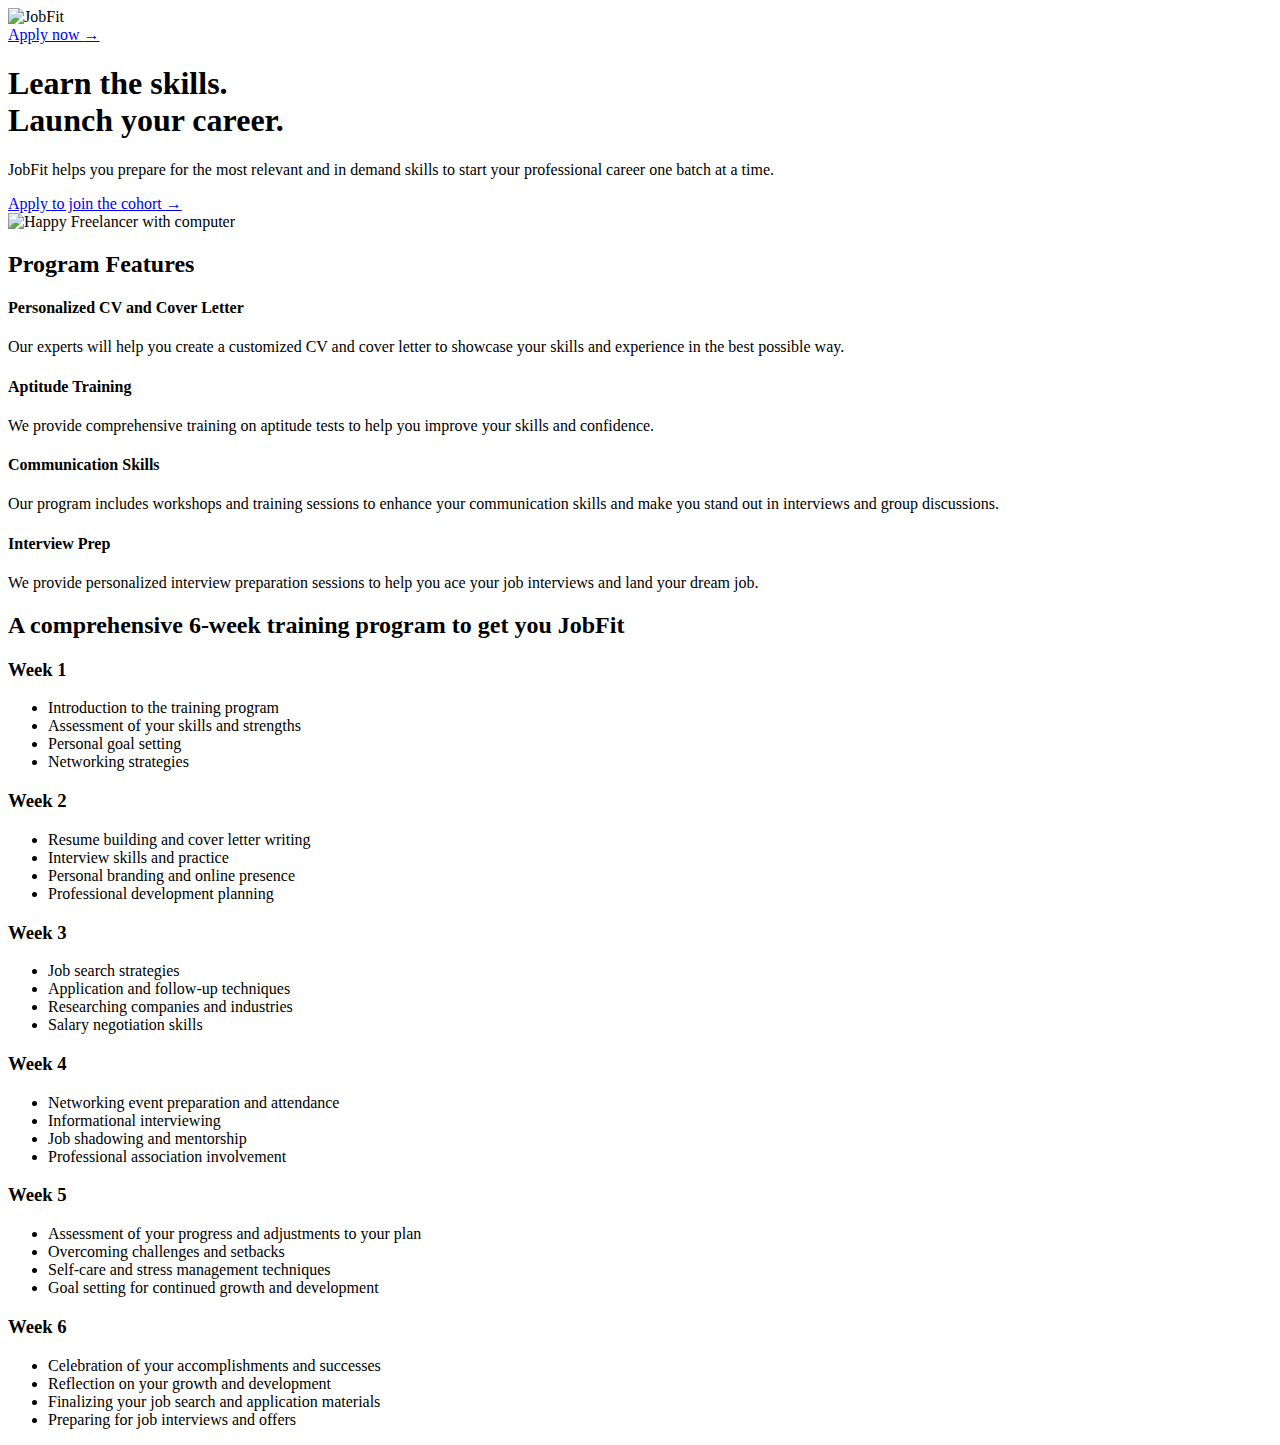
==== jobfit_home.html @ 9331fa90 "Update jobfit_home.html" ====
<!DOCTYPE html>
<html lang="en">
<head>
    <meta charset="UTF-8">
    <meta name="viewport" content="width=device-width, initial-scale=1.0">
    <title>JobFit</title>
    <link rel="stylesheet" href="jobfit_home.css">
    <link rel="preconnect" href="https://fonts.gstatic.com">
    <link href="https://fonts.googleapis.com/css2?family=Space+Grotesk:wght@300;400;500;600;700&display=swap" rel="stylesheet">
</head>
<body>
    <div class="container">
        <nav>
            <div class="logo">
                <img src="logo.png" alt="JobFit">
            </div>
            <div class="apply-now">
                <a href="jobfit_c1_apply.html" target="_blank" class="btn-apply-now">Apply now <span>&rarr;</span></a>
            </div>
        </nav>
        <header>
            <h1>Learn the skills.<br>Launch your career.</h1>

            <p>JobFit helps you prepare for the most relevant and in demand skills to start your professional career one batch at a time.</p>

            <div class="apply-now">
                <a href="jobfit_c1_apply.html" target="_blank" class="btn-apply-now">Apply to join the cohort <span>&rarr;</span></a>
            </div>
        </header>
    </div>


   <section class="program-section">
  <div class="container">
    <div class="program-wrapper">
      <div class="program-image">
        <img src="https://img.freepik.com/free-vector/happy-freelancer-with-computer-home-young-man-sitting-armchair-using-laptop-chatting-online-smiling-vector-illustration-distance-work-online-learning-freelance_74855-8401.jpg?w=1380&t=st=1681839731~exp=1681840331~hmac=eda86171670da2e48d2dc47a1d14dc905f0138e2b5b3939f4df256ffdb7c180e" alt="Happy Freelancer with computer">
      </div>
      <div class="program-info">
        <h2>Program Features</h2>
        <div class="feature-wrapper">
          <div class="feature">
            <h4>Personalized CV and Cover Letter</h4>
            <p>Our experts will help you create a customized CV and cover letter to showcase your skills and experience in the best possible way.</p>
          </div>
          <div class="feature">
            <h4>Aptitude Training</h4>
            <p>We provide comprehensive training on aptitude tests to help you improve your skills and confidence.</p>
          </div>
          <div class="feature">
            <h4>Communication Skills</h4>
            <p>Our program includes workshops and training sessions to enhance your communication skills and make you stand out in interviews and group discussions.</p>
          </div>
          <div class="feature">
            <h4>Interview Prep</h4>
            <p>We provide personalized interview preparation sessions to help you ace your job interviews and land your dream job.</p>
          </div>
        </div>
      </div>
    </div>
  </div>
</section>

<!--
<section class="jobfit-section">
  <div class="container">
    <h2>A comprehensive 6-week training program to get you JobFit</h2>
    <div class="timeline">
      <div class="timeline-item">
        <div class="timeline-content">
          <h3>Week 1</h3>
          <ul>
            <li>Introduction to the training program</li>
            <li>Assessment of your skills and strengths</li>
            <li>Personal goal setting</li>
            <li>Networking strategies</li>
          </ul>
        </div>
      </div>
      <div class="timeline-item">
        <div class="timeline-content">
          <h3>Week 2</h3>
          <ul>
            <li>Resume building and cover letter writing</li>
            <li>Interview skills and practice</li>
            <li>Personal branding and online presence</li>
            <li>Professional development planning</li>
          </ul>
        </div>
      </div>
      <div class="timeline-item">
        <div class="timeline-content">
          <h3>Week 3</h3>
          <ul>
            <li>Job search strategies</li>
            <li>Application and follow-up techniques</li>
            <li>Researching companies and industries</li>
            <li>Salary negotiation skills</li>
          </ul>
        </div>
      </div>
      <div class="timeline-item">
        <div class="timeline-content">
          <h3>Week 4</h3>
          <ul>
            <li>Networking event preparation and attendance</li>
            <li>Informational interviewing</li>
            <li>Job shadowing and mentorship</li>
            <li>Professional association involvement</li>
          </ul>
        </div>
      </div>
      <div class="timeline-item">
        <div class="timeline-content">
          <h3>Week 5</h3>
          <ul>
            <li>Assessment of your progress and adjustments to your plan</li>
            <li>Overcoming challenges and setbacks</li>
            <li>Self-care and stress management techniques</li>
            <li>Goal setting for continued growth and development</li>
          </ul>
        </div>
      </div>
      <div class="timeline-item">
        <div class="timeline-content">
          <h3>Week 6</h3>
          <ul>
            <li>Celebration of your accomplishments and successes</li>
            <li>Reflection on your growth and development</li>
            <li>Finalizing your job search and application materials</li>
            <li>Preparing for job interviews and offers</li>
          </ul>
        </div>
      </div>
    </div>
  </div>
</section>

-->


<section class="jobfit-section">
  <div class="container">
    <h2 class="jobfit-heading">A comprehensive 6-week training program to get you JobFit</h2>
    <div class="jobfit-timeline">
      <div class="jobfit-timeline-item">
        <h3>Week 1</h3>
        <ul>
          <li>Introduction to the training program</li>
          <li>Assessment of your skills and strengths</li>
          <li>Personal goal setting</li>
          <li>Networking strategies</li>
        </ul>
      </div>
      <div class="jobfit-timeline-item">
        <h3>Week 2</h3>
        <ul>
          <li>Resume building and cover letter writing</li>
          <li>Interview skills and practice</li>
          <li>Personal branding and online presence</li>
          <li>Professional development planning</li>
        </ul>
      </div>
      <div class="jobfit-timeline-item">
        <h3>Week 3</h3>
        <ul>
          <li>Job search strategies</li>
          <li>Application and follow-up techniques</li>
          <li>Researching companies and industries</li>
          <li>Salary negotiation skills</li>
        </ul>
      </div>
      <div class="jobfit-timeline-item">
        <h3>Week 4</h3>
        <ul>
          <li>Networking event preparation and attendance</li>
          <li>Informational interviewing</li>
          <li>Job shadowing and mentorship</li>
          <li>Professional association involvement</li>
        </ul>
      </div>
      <div class="jobfit-timeline-item">
        <h3>Week 5</h3>
        <ul>
          <li>Assessment of your progress and adjustments to your plan</li>
          <li>Overcoming challenges and setbacks</li>
          <li>Self-care and stress management techniques</li>
          <li>Goal setting for continued growth and development</li>
        </ul>
      </div>
      <div class="jobfit-timeline-item">
        <h3>Week 6</h3>
        <ul>
          <li>Celebration of your accomplishments and successes</li>
          <li>Reflection on your growth and development</li>
          <li>Finalizing your job search and application materials</li>
          <li>Preparing for job interviews and offers</li>
        </ul>
      </div>
</body>
</html>
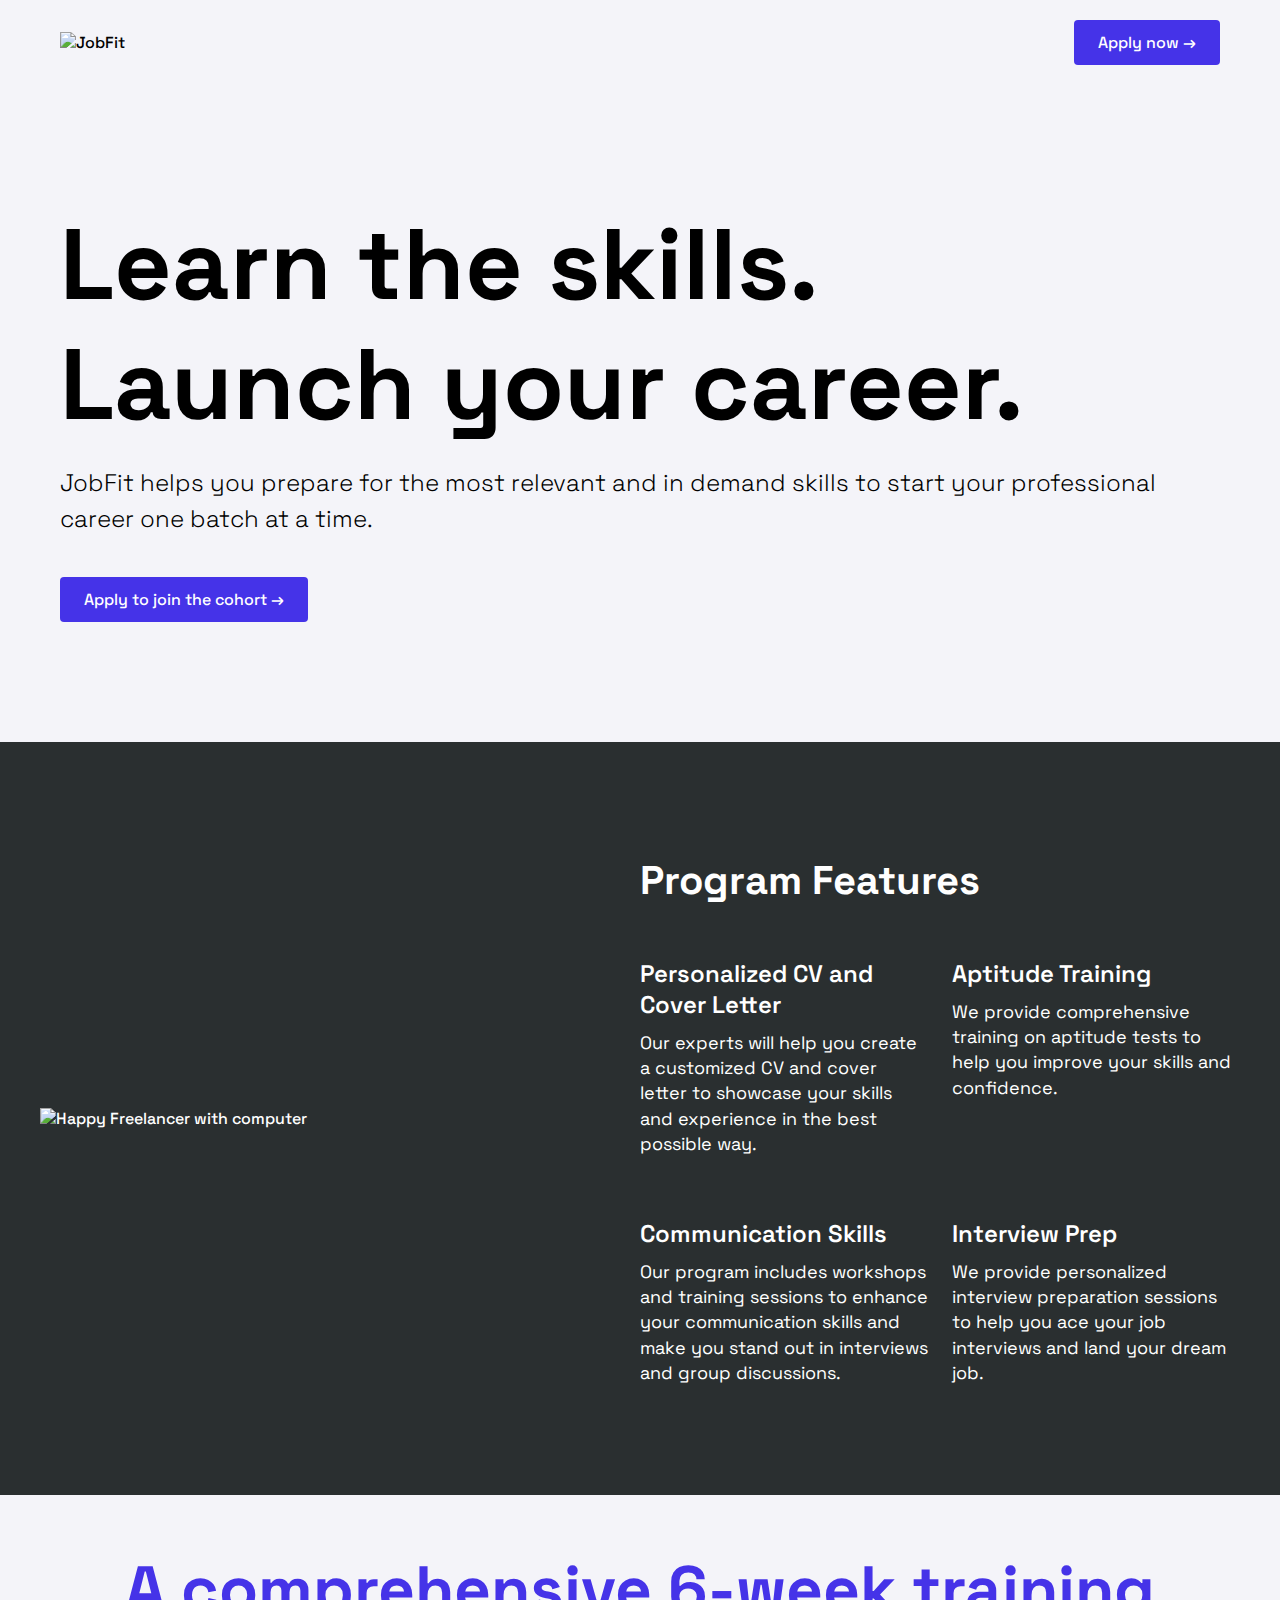
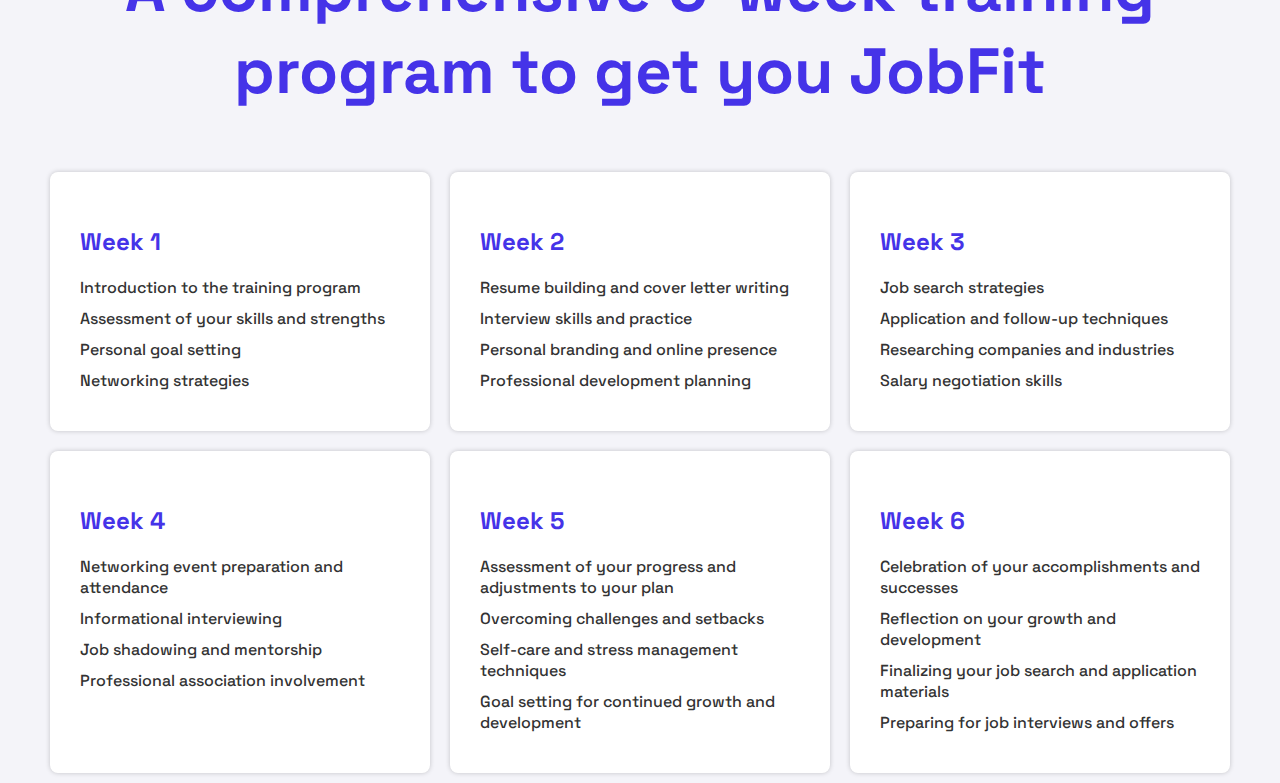
==== commit 8cf9eb76: "Update jobfit_home.html" ====
--- a/jobfit_home.html
+++ b/jobfit_home.html
@@ -12,7 +12,7 @@
     <div class="container">
         <nav>
             <div class="logo">
-                <img src="logo.png" alt="JobFit">
+                <img src="https://iili.io/HU2XEVR.png" alt="JobFit">
             </div>
             <div class="apply-now">
                 <a href="jobfit_c1_apply.html" target="_blank" class="btn-apply-now">Apply now <span>&rarr;</span></a>
@@ -134,7 +134,7 @@
       </div>
     </div>
   </div>
-</section>
+</section> #just a comment
 
 -->
 
@@ -197,5 +197,25 @@
           <li>Preparing for job interviews and offers</li>
         </ul>
       </div>
+
+        <script>
+(function(w, d) {
+  const id = "chatbot_03qmeuu";
+  if (d.getElementById(id)) return;
+  
+  const host = "https://v0-chatbot-app-requirements.vercel.app";
+  const scriptEl = d.createElement("script");
+  scriptEl.id = id;
+  scriptEl.async = true;
+  scriptEl.src = host + "/api/widget.js";
+  scriptEl.dataset.color = "#3b82f6";
+  scriptEl.dataset.position = "right";
+  scriptEl.dataset.host = host;
+  scriptEl.dataset.title = "Support Chat";
+  scriptEl.dataset.subtitle = "How can we help you today?";
+  
+  d.body.appendChild(scriptEl);
+})(window, document);
+</script>
 </body>
 </html>
--- a/jobfit_home.css
+++ b/jobfit_home.css
@@ -0,0 +1,222 @@
+body {
+    margin: 0;
+    padding: 0;
+    font-family: 'Space Grotesk', sans-serif;
+    font-weight: 500;
+    background-color: #f4f4f9;
+}
+
+.container {
+    max-width: 1200px; /* restricts the maximum width to 1200 pixels */
+    margin: 0 auto; /* centers the content container */
+}
+
+nav {
+    display: flex;
+    justify-content: space-between;
+    align-items: center;
+    padding: 20px;
+}
+
+.logo img {
+    height: 48px;
+}
+
+.btn-apply-now {
+    display: inline-block;
+    padding: 12px 24px;
+    background-color: #4533E8;
+    color: #fff;
+    border-radius: 4px;
+    font-size: 16px;
+    text-decoration: none;
+    transition: background-color 0.3s ease;
+
+}
+
+.btn-apply-now:hover {
+    background-color: #2a1a9b;
+}
+
+header {
+    text-align: left;
+    padding: 120px 20px;
+}
+
+header h1 {
+    font-size: 100px;
+    font-weight: 700;
+    line-height: 1.2;
+    margin: 0;
+}
+
+header p {
+    font-size: 24px;
+    font-weight: 300;
+    line-height: 1.5;
+    margin: 0;
+    font-color: #75929A;
+    padding: 20px 0px;
+}
+
+header .btn-apply-now {
+    margin-top: 20px;
+}
+
+/* media queries for smaller screens */
+@media screen and (max-width: 767px) {
+    nav {
+        padding: 20px;
+    }
+    header {
+        padding: 20px;
+    }
+    header h1 {
+        font-size: 40px;
+    }
+    header .btn-apply-now {
+        margin-top: 10px;
+    }
+
+
+}
+
+
+.program-section {
+  background-color: #2a2f30;
+  color: #fff;
+  position: relative;
+  overflow: hidden;
+}
+
+.program-wrapper {
+  display: flex;
+  flex-wrap: wrap;
+  justify-content: space-between;
+  align-items: center;
+  padding: 80px 0;
+}
+
+.program-image {
+  width: 45%;
+}
+
+.program-image img {
+  width: 100%;
+  height: auto;
+  display: block;
+}
+
+.program-info {
+  width: 50%;
+}
+
+.program-info h2 {
+  font-size: 40px;
+  font-weight: 700;
+  margin-bottom: 20px;
+}
+
+.feature-wrapper {
+  display: flex;
+  flex-wrap: wrap;
+  justify-content: space-between;
+}
+
+.feature {
+  width: 48%;
+  margin-bottom: 30px;
+}
+
+.feature h4 {
+  font-size: 24px;
+  font-weight: 600;
+  margin-bottom: 10px;
+}
+
+.feature p {
+  font-size: 18px;
+  font-weight: 400;
+  line-height: 1.4;
+  margin: 0;
+}
+
+@media screen and (max-width: 767px) {
+  .program-wrapper {
+    flex-direction: column;
+  }
+  
+  .program-image,
+  .program-info {
+    width: 100%;
+    text-align: center;
+    margin-bottom: 40px;
+  }
+  
+  .feature {
+    width: 100%;
+ }
+}
+
+.jobfit-training {
+  background-color: #fff;
+  padding: 50px 0;
+}
+.section-heading {
+  text-align: center;
+  color: #fff;
+  background-color: #4533E8;
+  padding: 20px;
+  margin-bottom: 
+.jobfit-section {
+  background-color: #f7f7f7;
+  padding: 80px 0;
+}
+}
+
+.jobfit-heading {
+  font-size: 64px;
+  color: #4533E8;
+  text-align: center;
+  margin-bottom: 50px;
+  font-weight: 700;
+}
+
+.jobfit-timeline {
+  display: flex;
+  flex-wrap: wrap;
+  justify-content: center;
+}
+
+.jobfit-timeline-item {
+  flex: 1 0 300px;
+  margin: 10px;
+  padding: 30px;
+  background-color: #fff;
+  border-radius: 8px;
+  box-shadow: 0 0 5px rgba(0, 0, 0, 0.2);
+}
+
+.jobfit-timeline-item h3 {
+  font-size: 24px;
+  color: #4533E8;
+  margin-bottom: 20px;
+}
+
+.jobfit-timeline-item ul {
+  margin: 0;
+  padding: 0;
+  list-style: none;
+}
+
+.jobfit-timeline-item li {
+  font-size: 16px;
+  color: #333;
+  margin-bottom: 10px;
+}
+
+@media only screen and (max-width: 768px) {
+  .jobfit-timeline-item {
+    flex: 1 0 calc(50% - 20px);
+  }
+}
